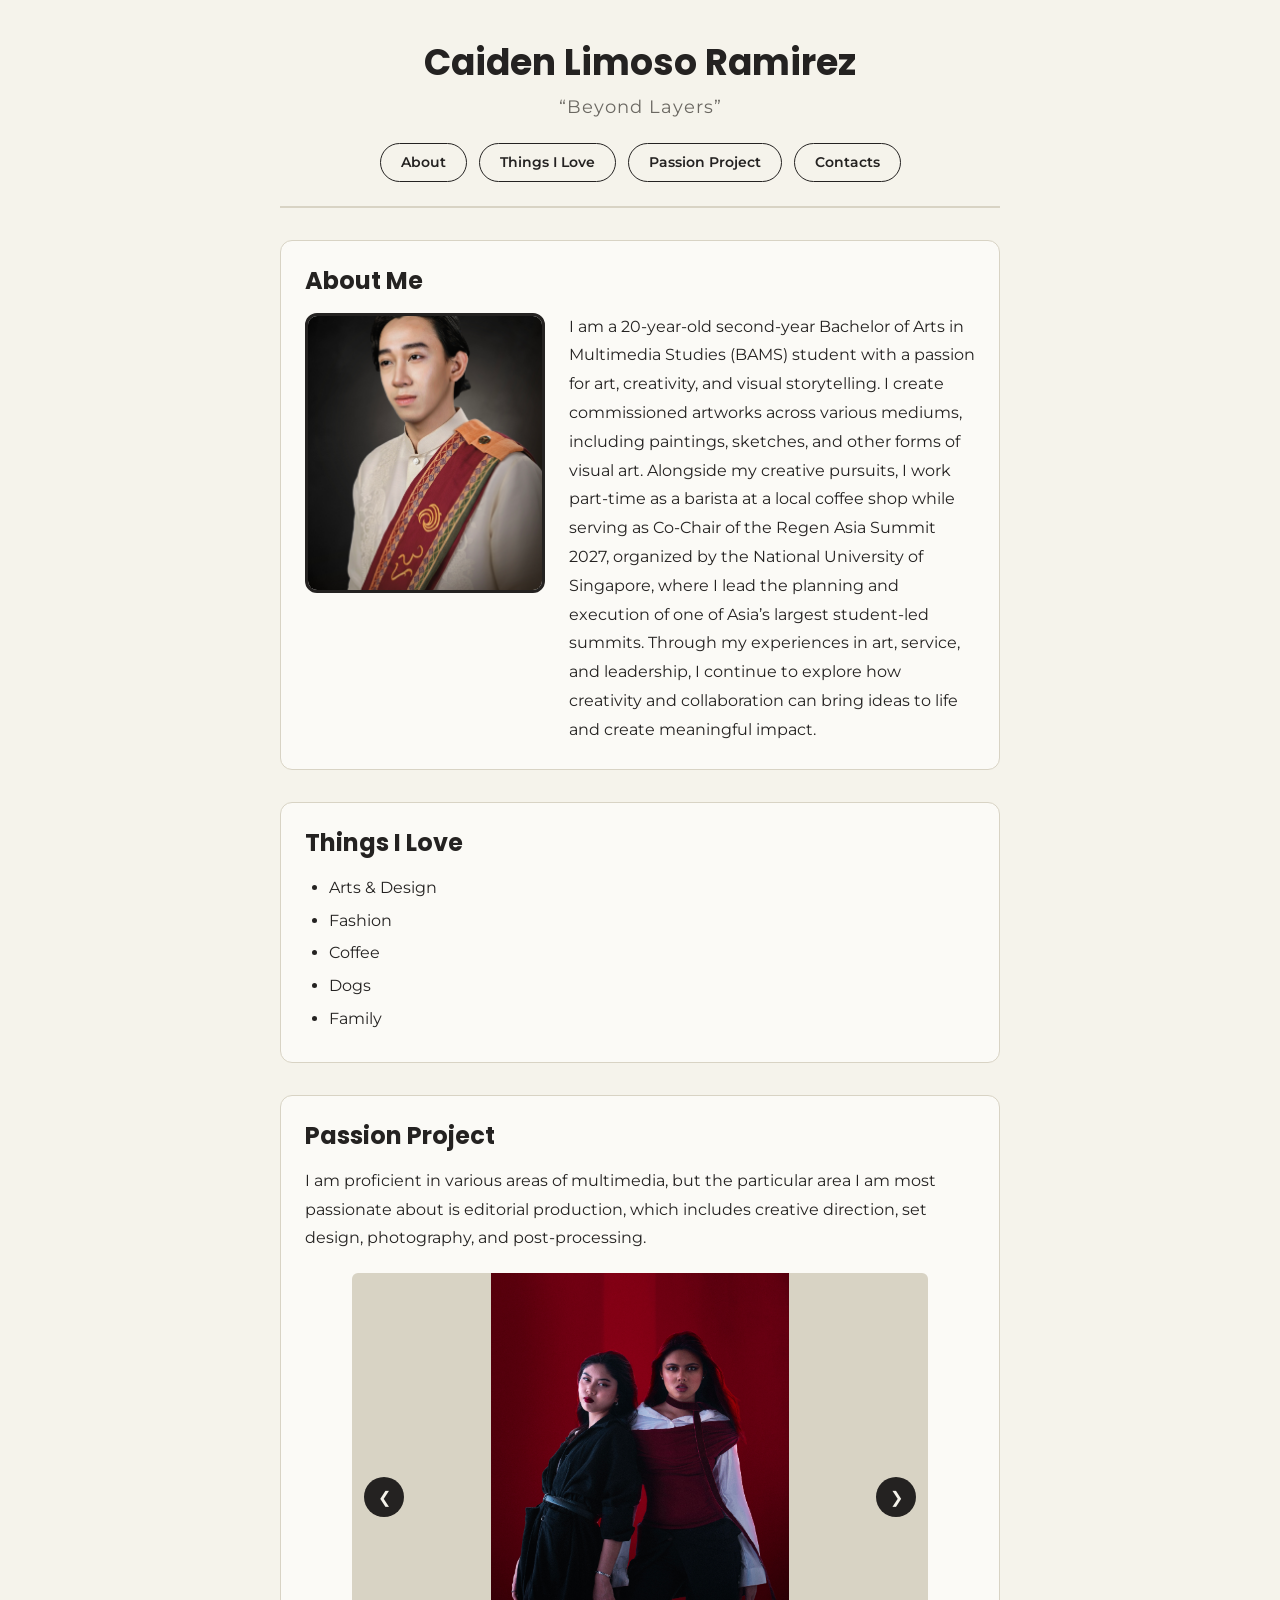
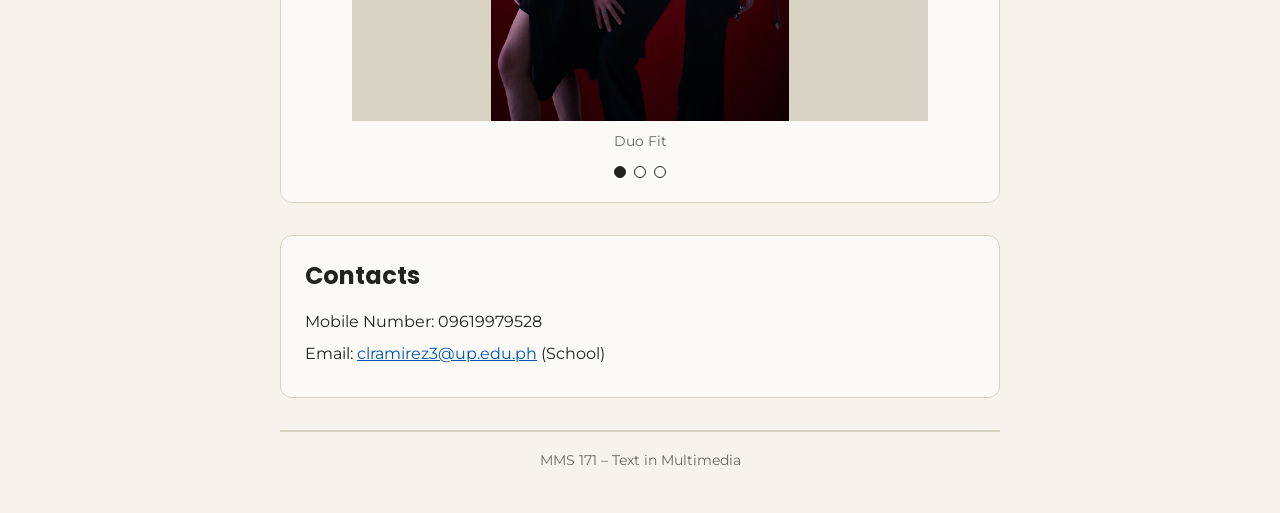
==== Index.html @ ff766e91 "Add files via upload" ====
<!DOCTYPE html>
<html lang="en">
<head>
  <meta charset="UTF-8">
  <meta name="viewport" content="width=device-width, initial-scale=1.0">
  <title>Caiden Limoso Ramirez - Profile</title>

  <link rel="preconnect" href="https://fonts.googleapis.com">
  <link rel="preconnect" href="https://fonts.gstatic.com" crossorigin>
  <link href="https://fonts.googleapis.com/css2?family=Montserrat:wght@400;600&family=Poppins:wght@700&display=swap" rel="stylesheet">

  <!-- External stylesheet (replaces the old <style> block) -->
  <link rel="stylesheet" href="style.css">
</head>
<body>

  <header>
    <h1>Caiden Limoso Ramirez</h1>
    <p class="tagline">&ldquo;Beyond Layers&rdquo;</p>
    <nav>
      <a href="#about">About</a>
      <a href="#things">Things I Love</a>
      <a href="#passion">Passion Project</a>
      <a href="#contacts">Contacts</a>
    </nav>
  </header>

  <main>
    <section class="about" id="about">
      <h2>About Me</h2>
      <div class="about-photo">
        <!-- Replace profile.jpg with your own photo (same folder as this file) -->
        <img src="Images/profile.jpg" alt="Portrait of Caiden Limoso Ramirez" width="240" height="280">
        <div class="about-text">
          <p>
            I am a 20-year-old second-year Bachelor of Arts in Multimedia Studies (BAMS) student with a passion for art, creativity, and visual storytelling. I create commissioned artworks across various mediums, including paintings, sketches, and other forms of visual art. Alongside my creative pursuits, I work part-time as a barista at a local coffee shop while serving as Co-Chair of the Regen Asia Summit 2027, organized by the National University of Singapore, where I lead the planning and execution of one of Asia&rsquo;s largest student-led summits. Through my experiences in art, service, and leadership, I continue to explore how creativity and collaboration can bring ideas to life and create meaningful impact.
          </p>
        </div>
      </div>
    </section>

    <section class="things" id="things">
      <h2>Things I Love</h2>
      <ul>
        <li>Arts &amp; Design</li>
        <li>Fashion</li>
        <li>Coffee</li>
        <li>Dogs</li>
        <li>Family</li>
      </ul>
    </section>

    <section class="passion" id="passion">
      <h2>Passion Project</h2>
      <p>
        I am proficient in various areas of multimedia, but the particular area I am most passionate about is editorial production, which includes creative direction, set design, photography, and post-processing.
      </p>

      <div class="carousel" role="region" aria-roledescription="carousel" aria-label="Editorial work">
        <div class="carousel-viewport">
          <div class="carousel-track" id="track">
            <figure class="slide" aria-label="1 of 3">
              <img src="Images/duo_fit.jpg" alt="Editorial shoot of two coordinated corporate chic looks">
              <figcaption>Duo Fit</figcaption>
            </figure>
            <figure class="slide" aria-label="2 of 3">
              <img src="Images/nyssa_hero.jpg" alt="Hero image of model Nyssa against a metallic background">
              <figcaption>Nyssa Hero Image</figcaption>
            </figure>
            <figure class="slide" aria-label="3 of 3">
              <img src="Images/tala_hero.jpg" alt="Hero image of model Tala against a bright red background">
              <figcaption>Tala Hero Image</figcaption>
            </figure>
          </div>

          <button type="button" class="carousel-btn prev" aria-label="Previous image">&#10094;</button>
          <button type="button" class="carousel-btn next" aria-label="Next image">&#10095;</button>
        </div>

        <div class="carousel-dots">
          <button type="button" class="carousel-dot active" aria-label="Show image 1" aria-current="true"></button>
          <button type="button" class="carousel-dot" aria-label="Show image 2" aria-current="false"></button>
          <button type="button" class="carousel-dot" aria-label="Show image 3" aria-current="false"></button>
        </div>
      </div>
    </section>

    <section class="contacts" id="contacts">
      <h2>Contacts</h2>
      <p>Mobile Number: 09619979528</p>
      <p>
        Email:
        <a href="mailto:clramirez3@up.edu.ph">clramirez3@up.edu.ph</a>
        (School)
      </p>
    </section>
  </main>

  <footer>
    <p>MMS 171 &ndash; Text in Multimedia</p>
  </footer>

  <script>
    (function () {
      var carousel = document.querySelector('.carousel');
      var track = document.getElementById('track');
      var dots = carousel.querySelectorAll('.carousel-dot');
      var count = track.children.length;
      var index = 0;

      function showSlide(i) {
        index = (i + count) % count;                       // loops at both ends
        track.style.transform = 'translateX(-' + index * 100 + '%)';
        dots.forEach(function (dot, n) {
          dot.classList.toggle('active', n === index);
          dot.setAttribute('aria-current', n === index ? 'true' : 'false');
        });
      }

      carousel.querySelector('.prev').addEventListener('click', function () { showSlide(index - 1); });
      carousel.querySelector('.next').addEventListener('click', function () { showSlide(index + 1); });
      dots.forEach(function (dot, n) {
        dot.addEventListener('click', function () { showSlide(n); });
      });

      // Left/right arrow keys work while focus is inside the carousel
      carousel.addEventListener('keydown', function (e) {
        if (e.key === 'ArrowLeft') showSlide(index - 1);
        if (e.key === 'ArrowRight') showSlide(index + 1);
      });
    })();
  </script>

</body>
</html>
---- style.css ----
* {
  box-sizing: border-box;   /* padding and border stay inside the set width */
}

html {
  scroll-behavior: smooth;
}

body {
  background-color: #F5F3EB;
  color: #242221;
  font-family: "Montserrat", Arial, sans-serif;
  font-size: 1rem;
  line-height: 1.8;
  max-width: 48rem;
  margin: 2.5rem auto;
  padding: 0 1.5rem;
}

p {
  margin-top: 0;
  margin-bottom: 1rem;
}

ul {
  margin-top: 0;
  margin-bottom: 0;
  padding-left: 1.5rem;
}

/* ---------- 2. Headings ---------- */
h1, h2, h3 {
  font-family: "Poppins", Arial, sans-serif;
  font-weight: 700;
  color: #242221;
  line-height: 1.3;
}

h1 {
  font-size: 2.25rem;
  margin: 0 0 0.25rem;
}

h2 {
  font-size: 1.5rem;
  margin: 0 0 1rem;
}

h3 {
  font-size: 1.125rem;
  margin: 0 0 0.25rem;
}

/* ---------- 3. Header & Nav ---------- */
header {
  text-align: center;
  padding-bottom: 1.5rem;
  margin-bottom: 2rem;
  border-bottom: 2px solid #D8D3C4;
}

.tagline {
  font-size: 1.125rem;
  letter-spacing: 1px;
  color: #6B6862;
  margin-bottom: 1.25rem;
}

nav {
  display: flex;
  flex-wrap: wrap;
  justify-content: center;
  gap: 0.75rem;
}

nav a {
  color: #242221;
  font-size: 0.875rem;
  font-weight: 600;
  text-decoration: none;
  padding: 0.375rem 1.25rem;
  border: 1px solid #242221;
  border-radius: 2.5rem;
}

nav a:hover {
  background-color: #242221;
  color: #F5F3EB;
}

/* ---------- Shared section "card" look (box model) ---------- */
.about,
.things,
.passion,
.contacts {
  background-color: #FBFAF6;
  border: 1px solid #D8D3C4;
  border-radius: 0.75rem;
  padding: 1.5rem;          /* space inside */
  margin-bottom: 2rem;      /* space outside */
}

/* ---------- 4. About (Flexbox: photo next to bio) ---------- */
.about-photo {
  display: flex;
  align-items: flex-start;
  gap: 1.5rem;
}

.about-photo img {
  width: 15rem;
  height: 17.5rem;
  object-fit: cover;
  flex-shrink: 0;
  border: 3px solid #242221;
  border-radius: 0.75rem;
  background-color: #D8D3C4;   /* shows if the photo file is missing */
}

.about-text {
  flex: 1;
}

.about-text p {
  margin: 0;
}

/* ---------- 5. Things I Love ---------- */
.things li {
  margin-bottom: 0.25rem;
}

/* ---------- 6. Passion Project (Flexbox: image gallery) ---------- */
.carousel {
  --slide-height: 28rem;       /* image area height; change to make previews bigger or smaller */
  max-width: 36rem;
  margin: 1.25rem auto 0;
}

.carousel-viewport {
  position: relative;
  overflow: hidden;            /* hides the slides that are off-screen */
  border-radius: 0.375rem;
}

.carousel-track {
  display: flex;               /* lines all slides up in a row */
  transition: transform 0.4s ease;
}

.slide {
  flex: 0 0 100%;              /* each slide fills the full width */
  margin: 0;
}

.slide img {
  display: block;
  width: 100%;
  height: var(--slide-height);
  object-fit: contain;         /* shows the whole image, no cropping */
  background-color: #D8D3C4;   /* fills the sides, and shows if a file is missing */
}

.slide figcaption {
  font-size: 0.875rem;
  color: #6B6862;
  text-align: center;
  margin-top: 0.5rem;
}

/* Prev / next buttons, centered on the image area */
.carousel-btn {
  position: absolute;
  top: calc(var(--slide-height) / 2);
  transform: translateY(-50%);
  width: 2.5rem;
  height: 2.5rem;
  padding: 0;
  border: 0;
  border-radius: 50%;
  background-color: #242221;
  color: #F5F3EB;
  font-size: 1rem;
  cursor: pointer;
}

.carousel-btn.prev { left: 0.75rem; }
.carousel-btn.next { right: 0.75rem; }

.carousel-btn:hover {
  background-color: #6B6862;
}

/* Dot indicators */
.carousel-dots {
  display: flex;
  justify-content: center;
  gap: 0.5rem;
  margin-top: 0.75rem;
}

.carousel-dot {
  width: 0.75rem;
  height: 0.75rem;
  padding: 0;
  border: 1px solid #242221;
  border-radius: 50%;
  background-color: transparent;
  cursor: pointer;
}

.carousel-dot.active {
  background-color: #242221;
}

.carousel-btn:focus-visible,
.carousel-dot:focus-visible {
  outline: 3px solid #0056b3;
  outline-offset: 2px;
}

@media (prefers-reduced-motion: reduce) {
  .carousel-track {
    transition: none;
  }
}

/* ---------- 7. Contacts ---------- */
.contacts p {
  margin-bottom: 0.25rem;
}

/* ---------- 8. Footer ---------- */
footer {
  text-align: center;
  font-size: 0.875rem;
  color: #6B6862;
  border-top: 2px solid #D8D3C4;
  padding-top: 1rem;
}

footer p {
  margin: 0;
}

/* ---------- 9. Links ---------- */
a {
  color: #0056b3;
  text-decoration: underline;
}

a:hover {
  color: #003366;
  text-decoration: none;
}

a:focus-visible {
  outline: 3px solid #0056b3;
  outline-offset: 2px;
}

/* ---------- 10. Small screens: stack the layout ---------- */
@media (max-width: 600px) {
  body {
    margin: 1.5rem auto;
    padding: 0 1rem;
  }

  h1 {
    font-size: 1.75rem;
  }

  h2 {
    font-size: 1.25rem;
  }

  .about,
  .things,
  .passion,
  .contacts {
    padding: 1rem;
    margin-bottom: 1.5rem;
  }

  .about-photo {
    flex-direction: column;
    align-items: center;
  }

  .about-photo img {
    width: 100%;
    max-width: 15rem;
    height: auto;
    aspect-ratio: 6 / 7;
  }

  .carousel {
    --slide-height: 22rem;
  }
}
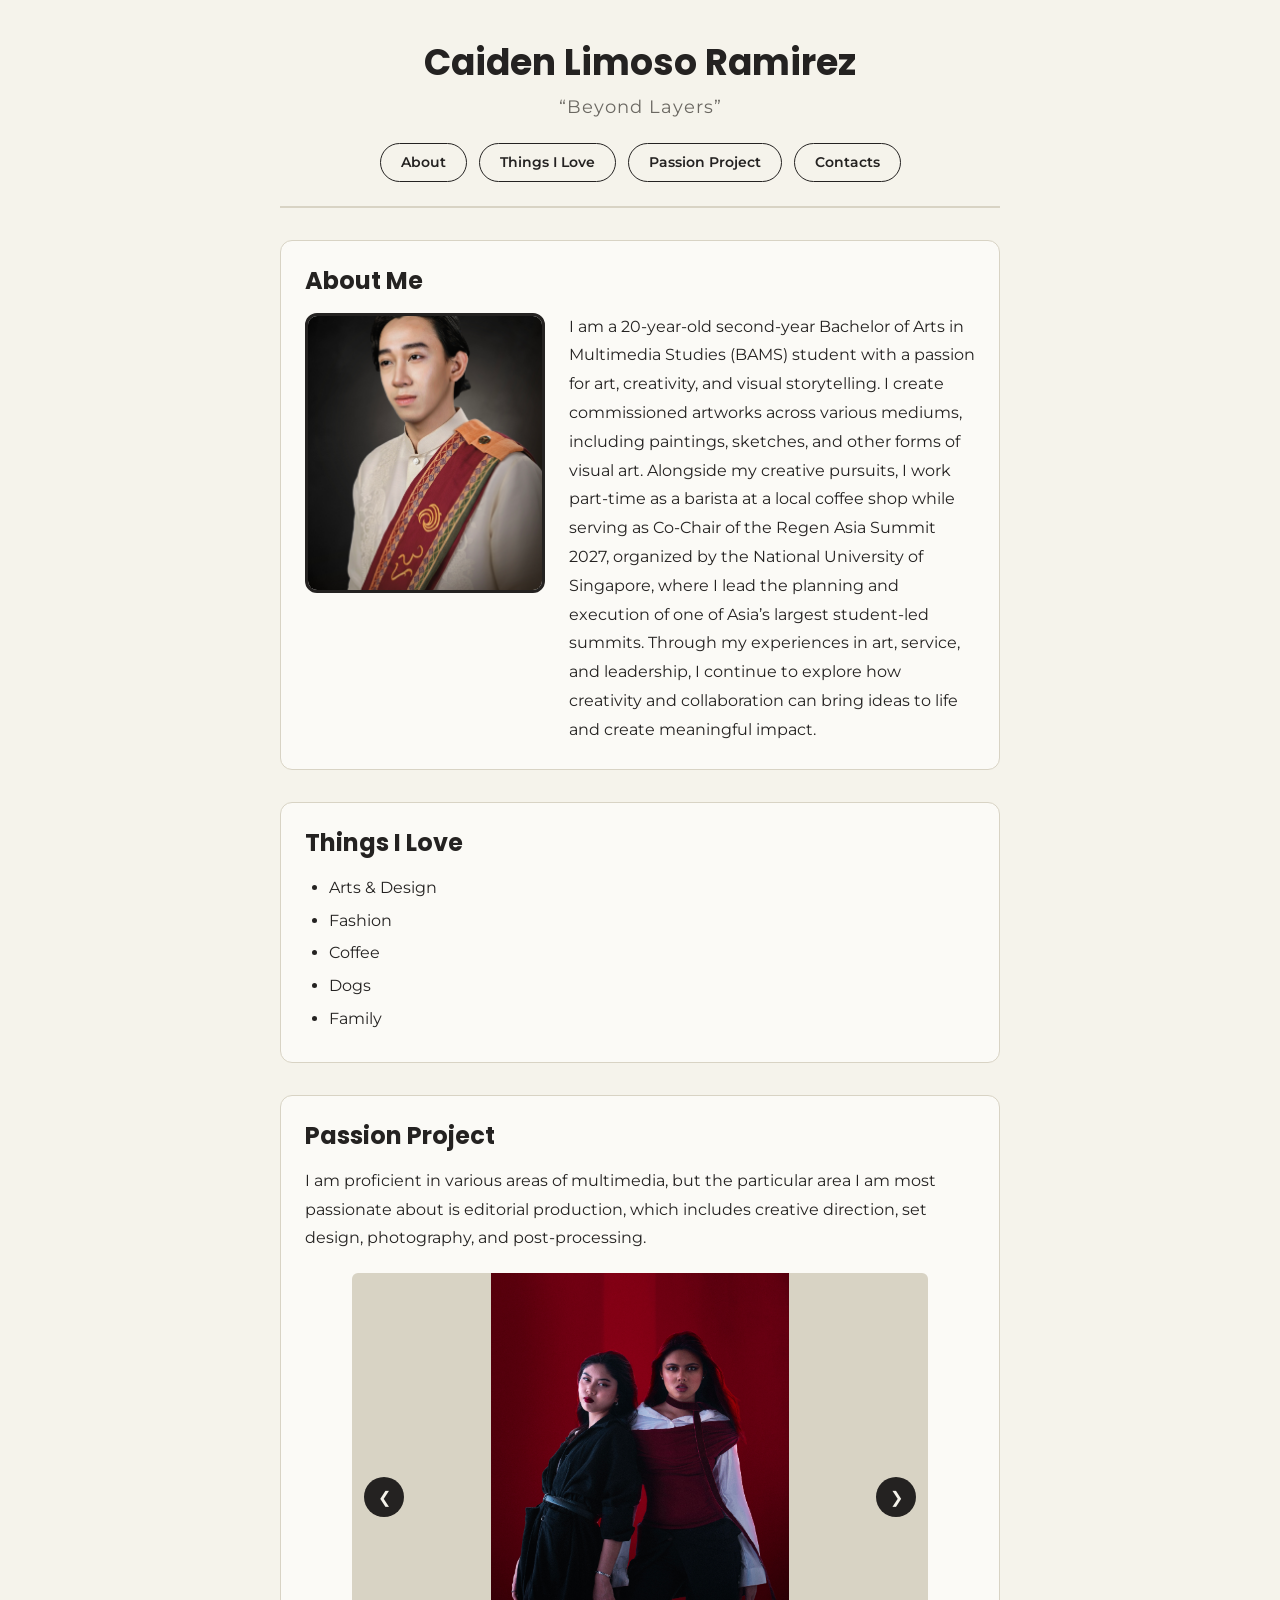
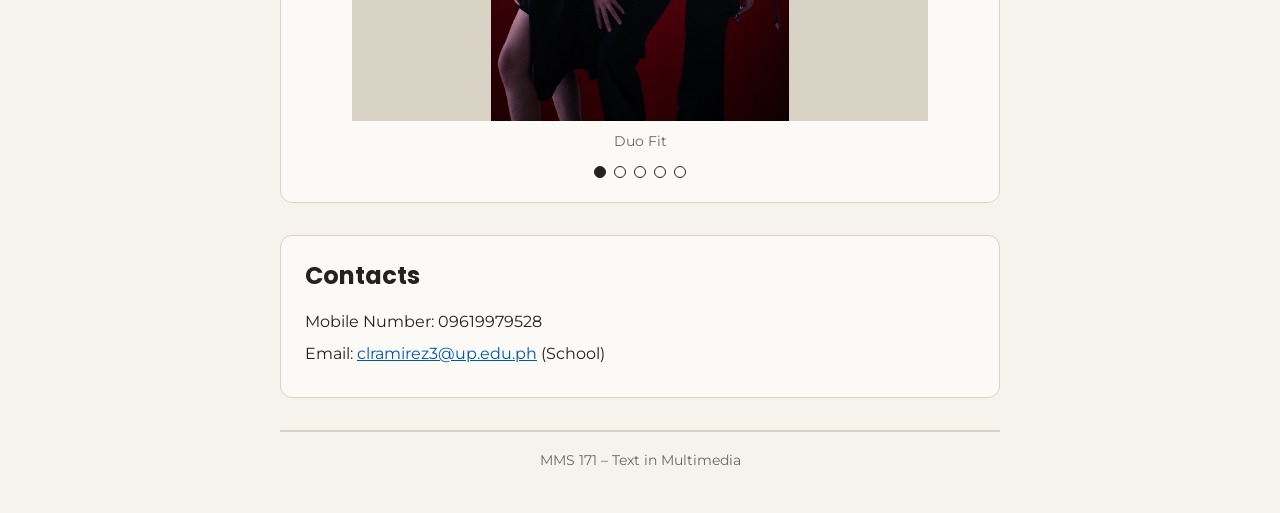
==== commit 1703cb8b: "Add two slides to the carousel with updated labels Updated carousel to include two additional slides" ====
--- a/Index.html
+++ b/Index.html
@@ -59,17 +59,25 @@
       <div class="carousel" role="region" aria-roledescription="carousel" aria-label="Editorial work">
         <div class="carousel-viewport">
           <div class="carousel-track" id="track">
-            <figure class="slide" aria-label="1 of 3">
+            <figure class="slide" aria-label="1 of 5">
               <img src="Images/duo_fit.jpg" alt="Editorial shoot of two coordinated corporate chic looks">
               <figcaption>Duo Fit</figcaption>
             </figure>
-            <figure class="slide" aria-label="2 of 3">
+            <figure class="slide" aria-label="2 of 5">
               <img src="Images/nyssa_hero.jpg" alt="Hero image of model Nyssa against a metallic background">
               <figcaption>Nyssa Hero Image</figcaption>
             </figure>
-            <figure class="slide" aria-label="3 of 3">
+            <figure class="slide" aria-label="3 of 5">
               <img src="Images/tala_hero.jpg" alt="Hero image of model Tala against a bright red background">
               <figcaption>Tala Hero Image</figcaption>
+            </figure>
+            <figure class="slide" aria-label="4 of 5">
+              <img src="Images/nyssa_portrait.jpg" alt="Portrait image of model Nyssa against a striking red background">
+              <figcaption>Nyssa Portrait</figcaption>
+            </figure>
+            <figure class="slide" aria-label="5 of 5">
+              <img src="Images/duo_fit2.jpg" alt="Editorial shoot of two coordinated corporate chic looks">
+              <figcaption>Duo fit</figcaption>
             </figure>
           </div>
 
@@ -81,6 +89,8 @@
           <button type="button" class="carousel-dot active" aria-label="Show image 1" aria-current="true"></button>
           <button type="button" class="carousel-dot" aria-label="Show image 2" aria-current="false"></button>
           <button type="button" class="carousel-dot" aria-label="Show image 3" aria-current="false"></button>
+          <button type="button" class="carousel-dot" aria-label="Show image 4" aria-current="false"></button>
+          <button type="button" class="carousel-dot" aria-label="Show image 5" aria-current="false"></button>
         </div>
       </div>
     </section>
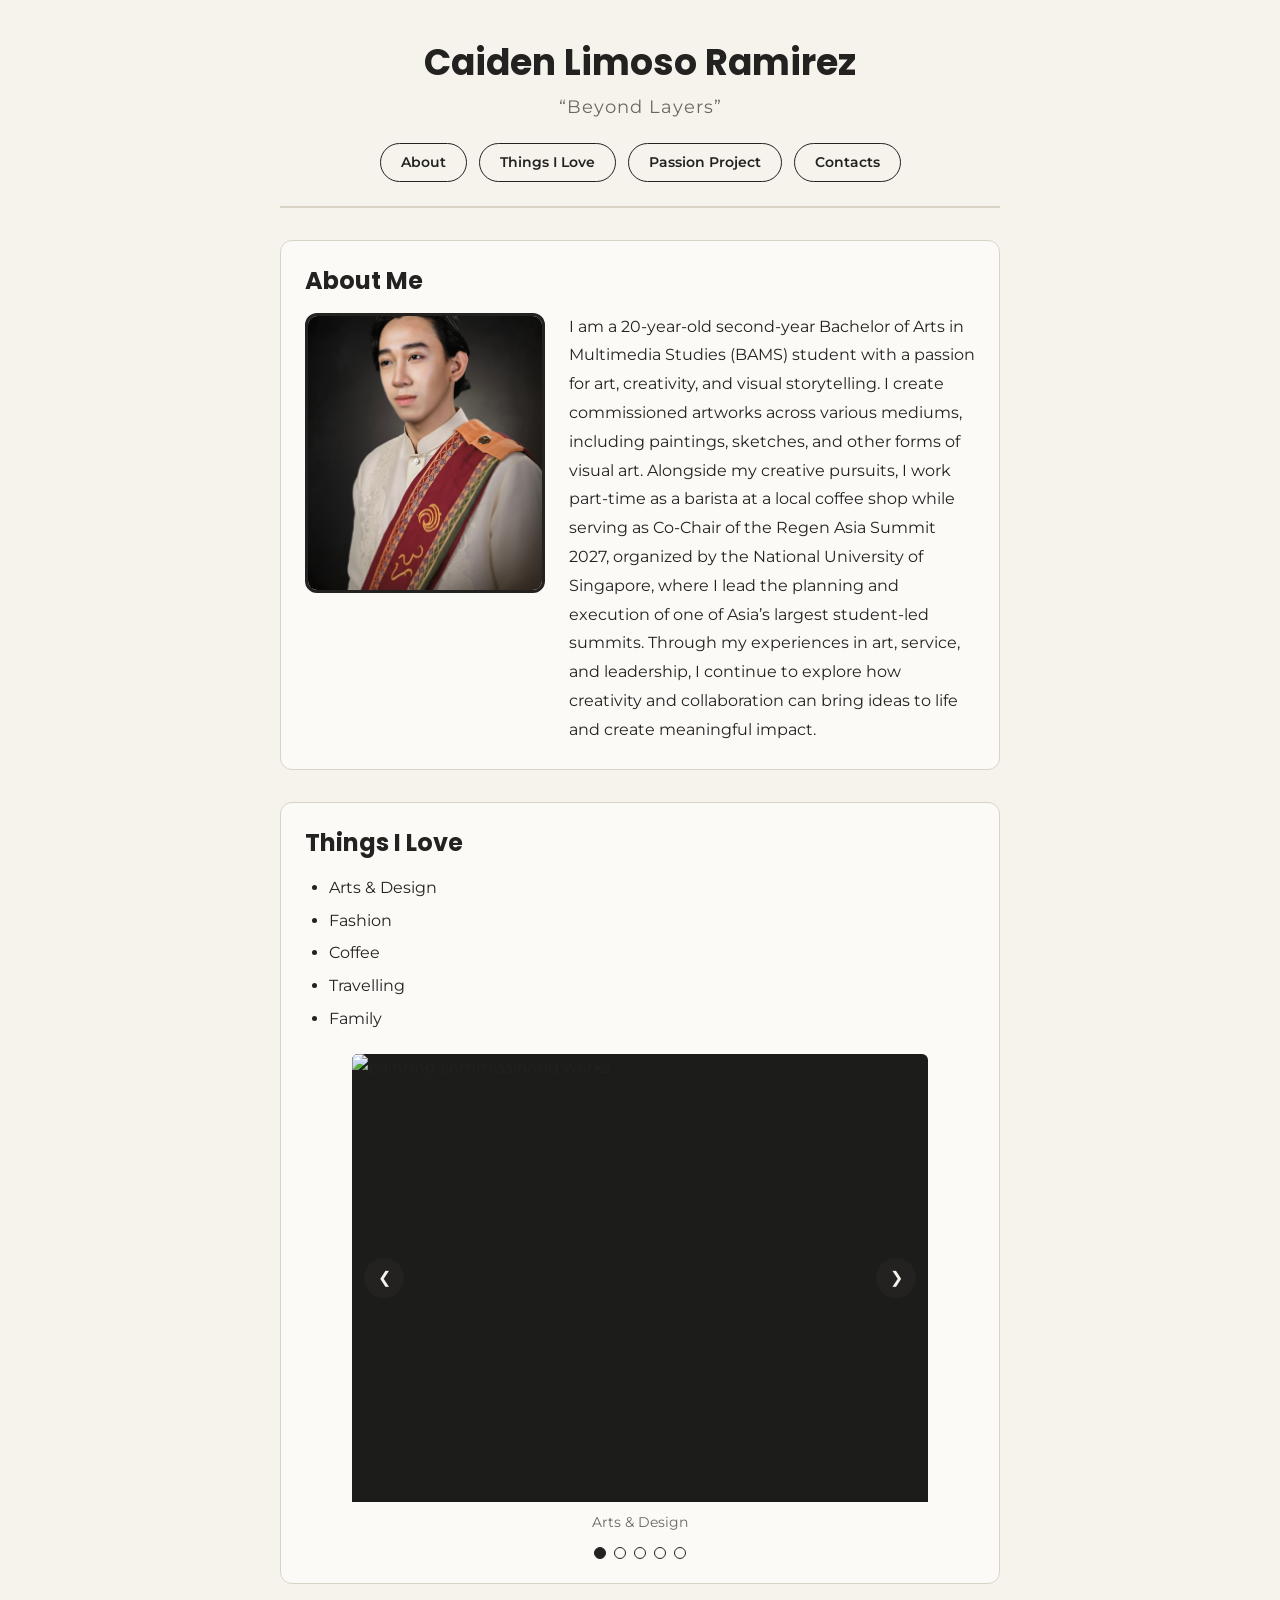
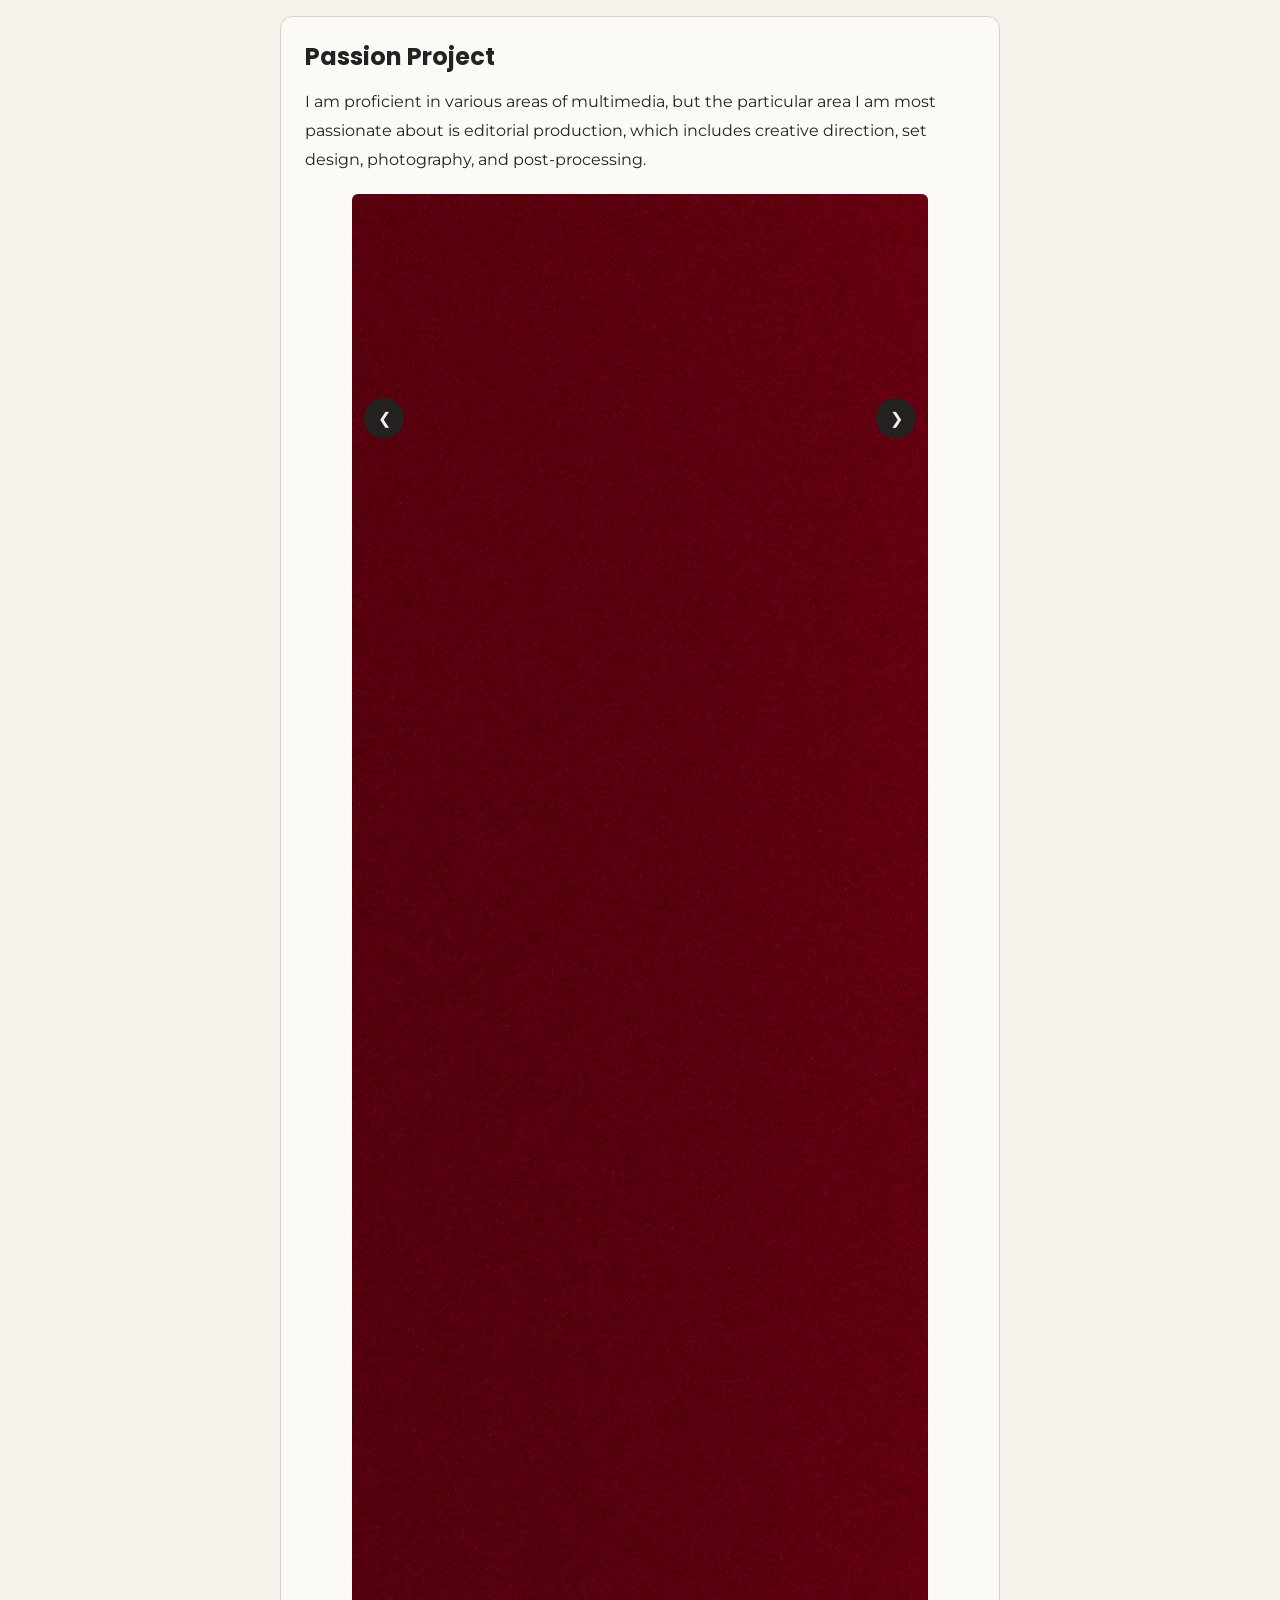
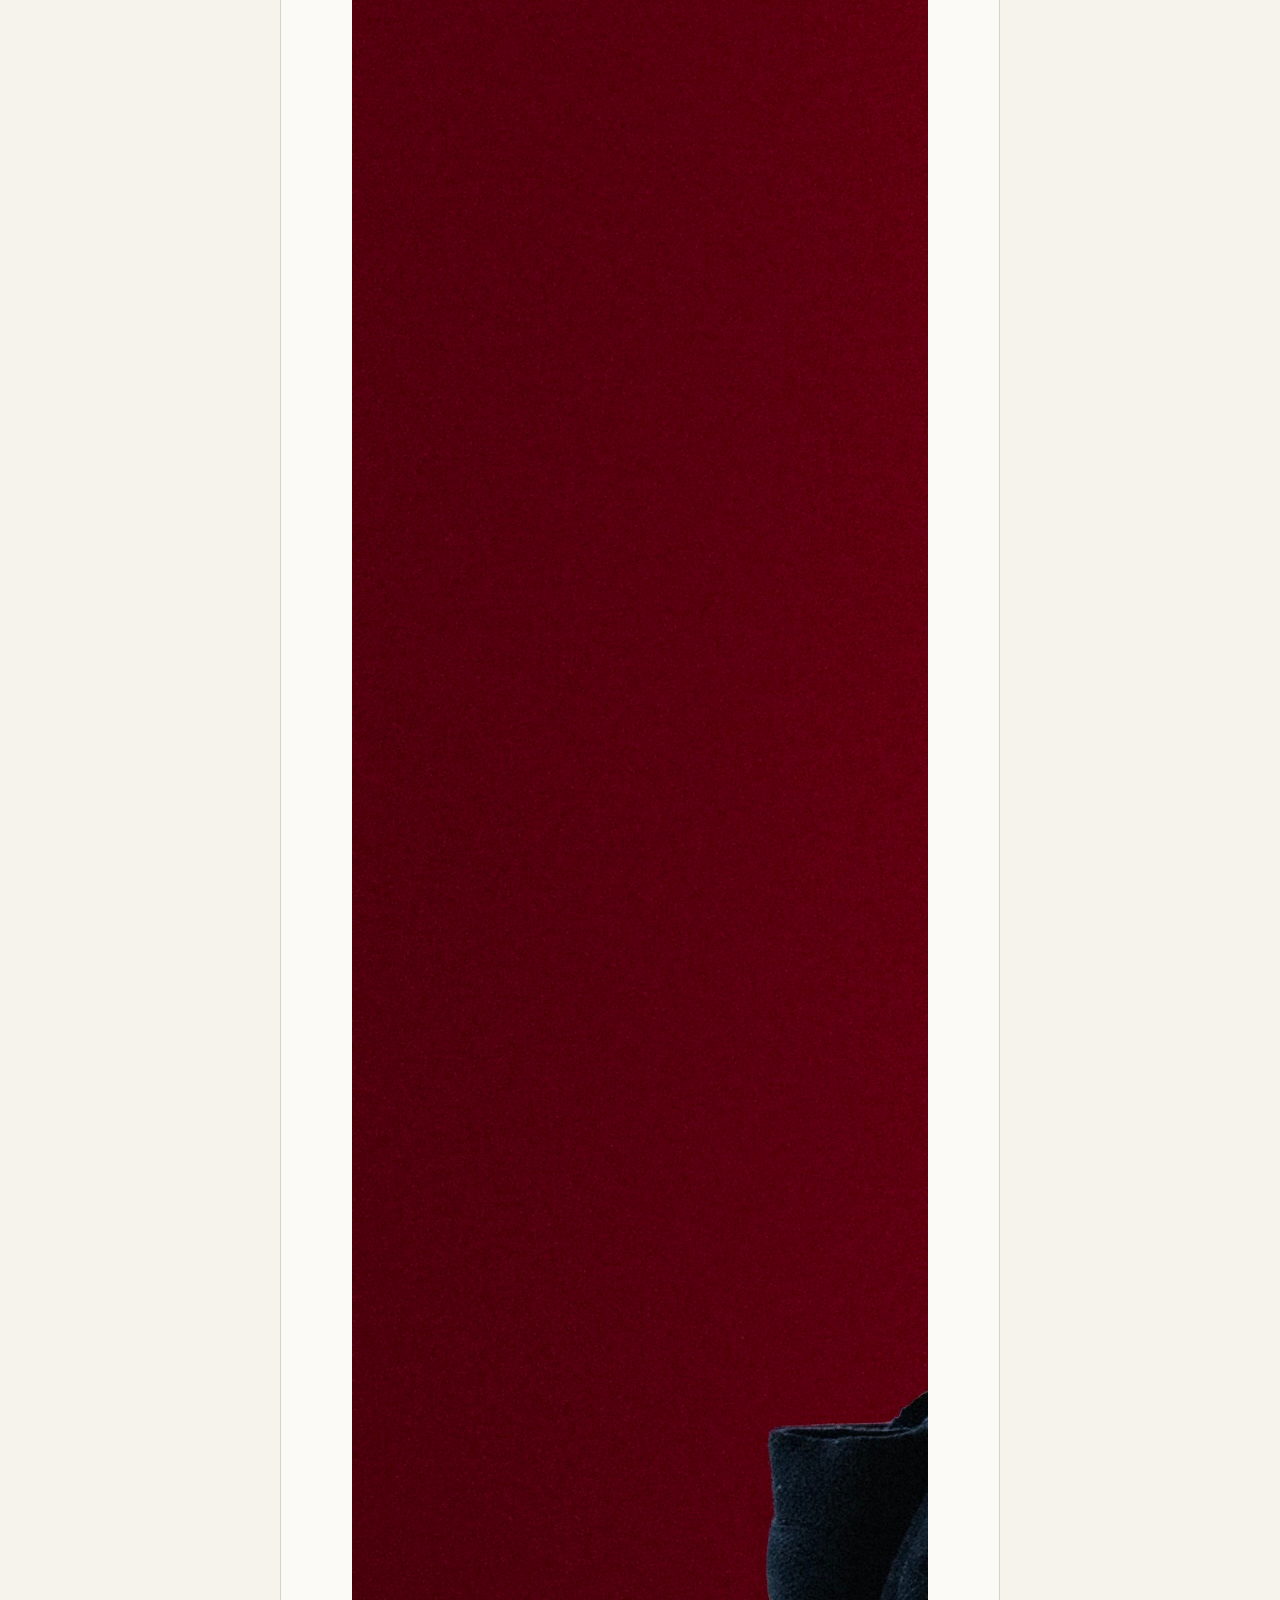
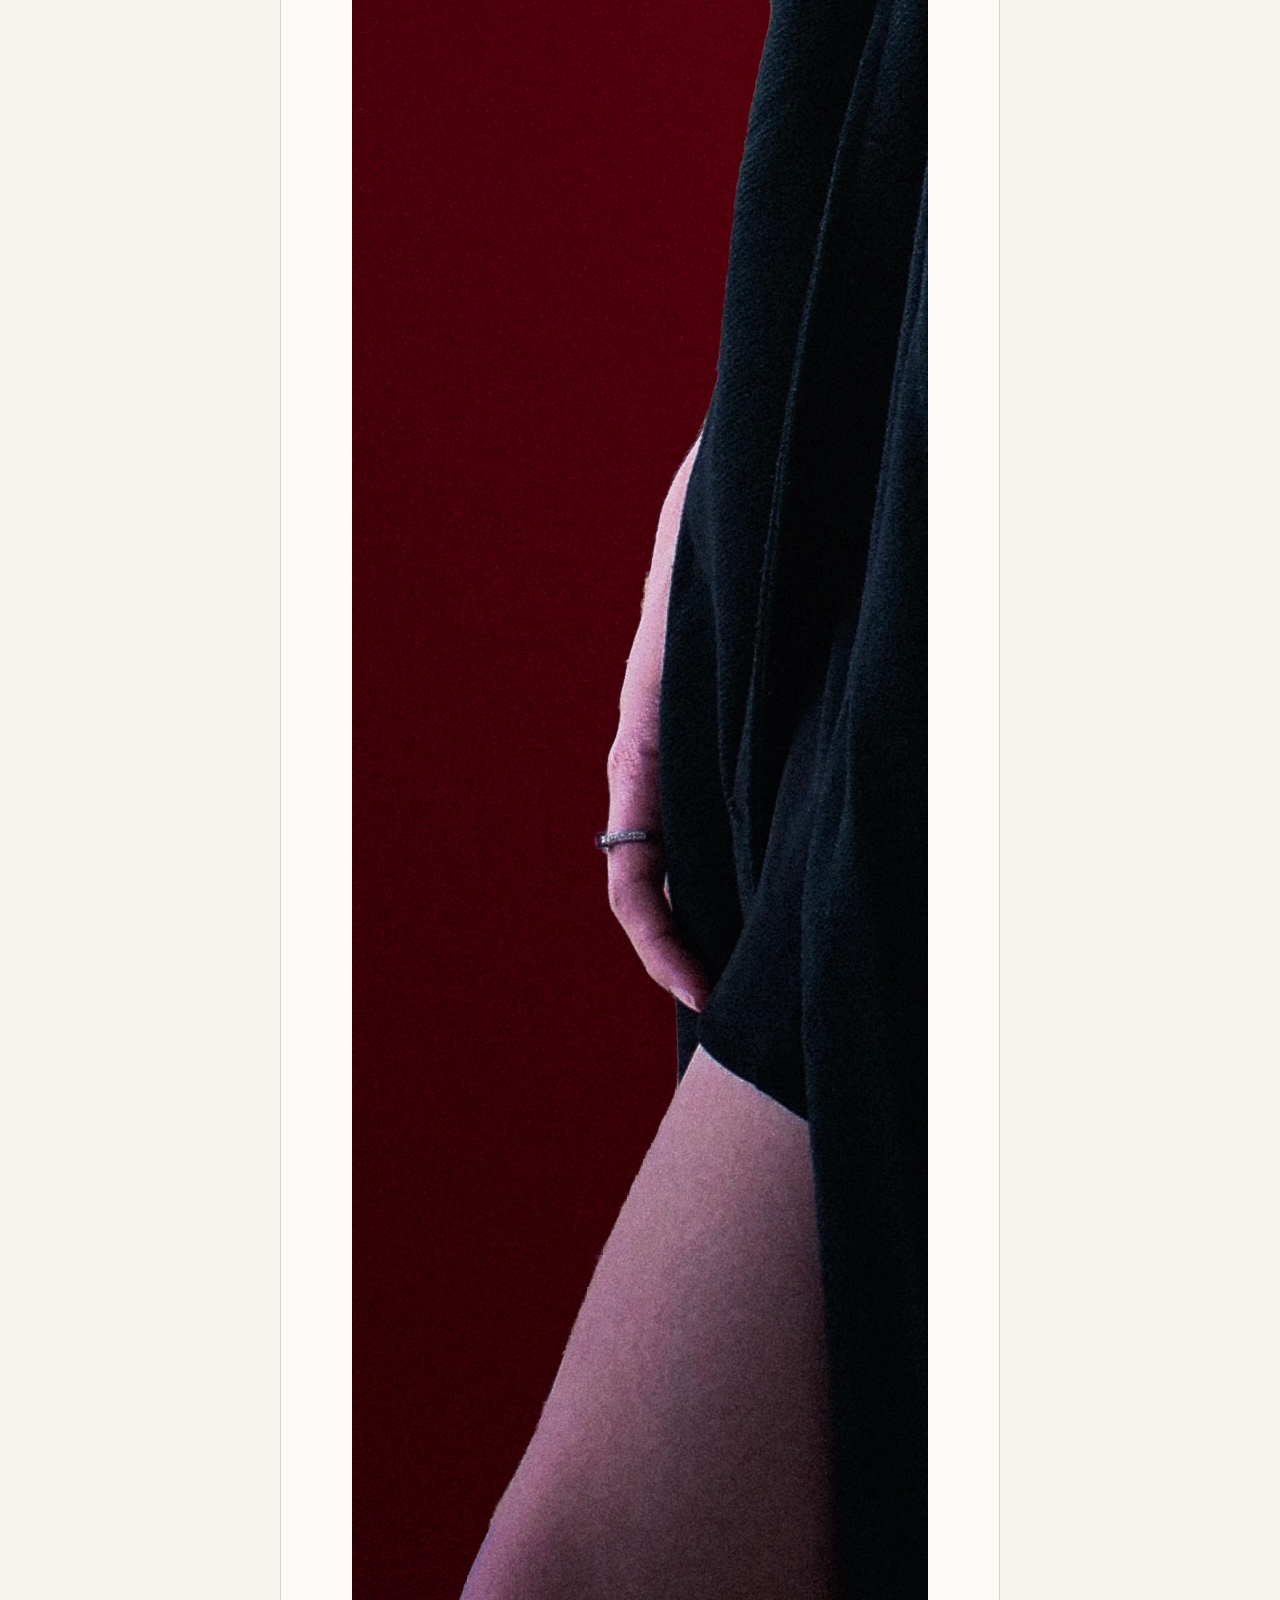
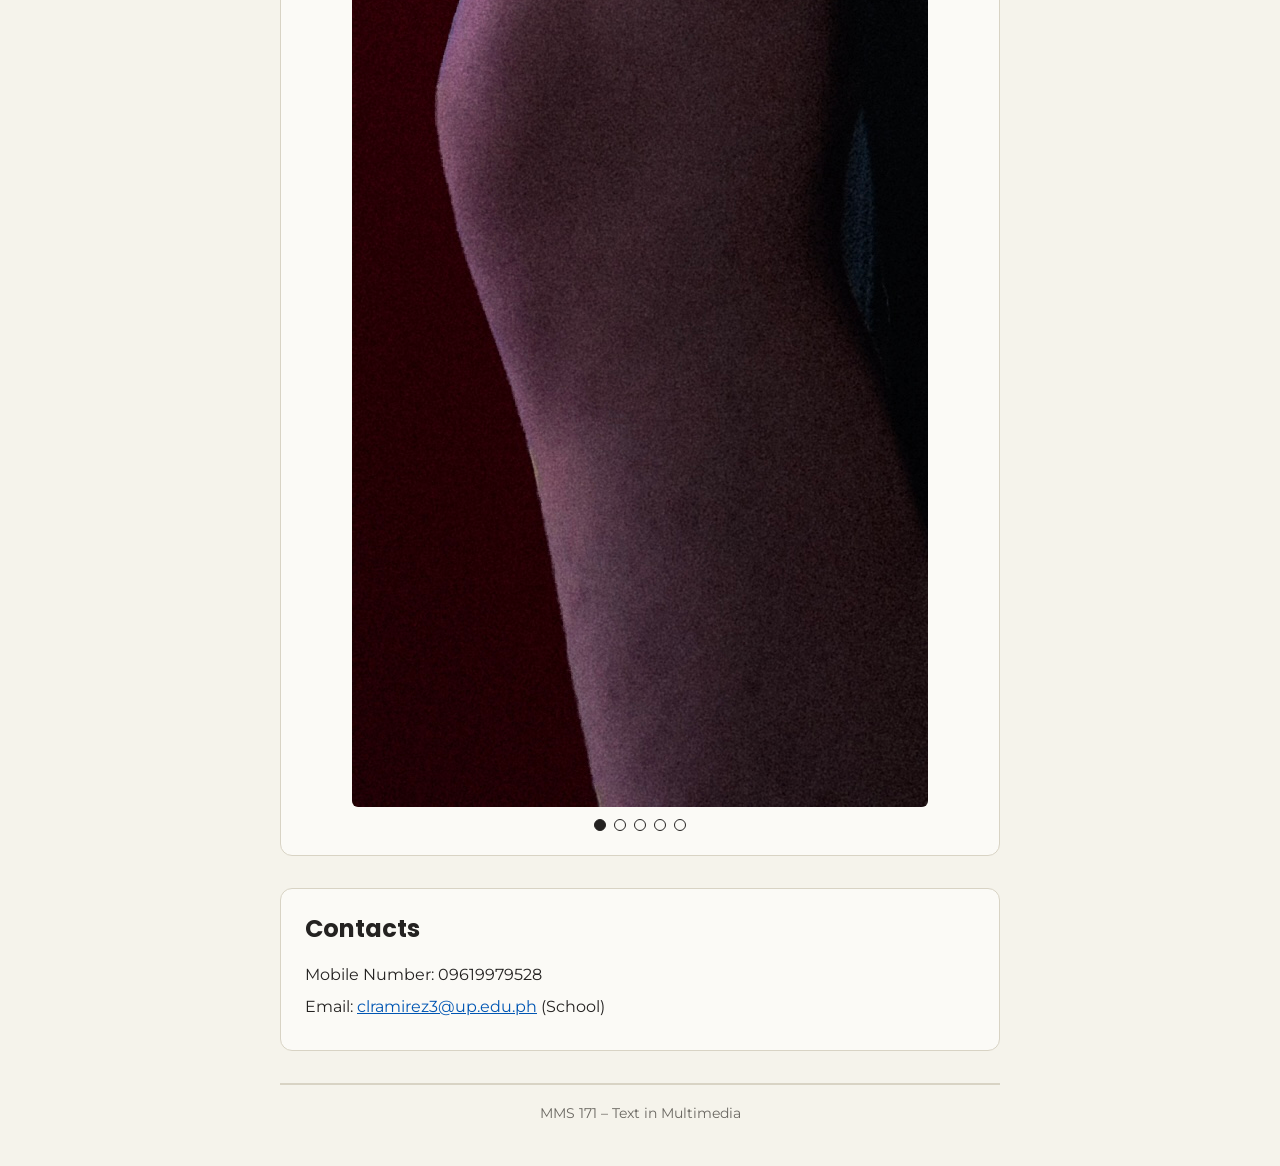
==== commit 17d54ef0: "Update carousel images and functionality in Index.html" ====
--- a/Index.html
+++ b/Index.html
@@ -45,9 +45,47 @@
         <li>Arts &amp; Design</li>
         <li>Fashion</li>
         <li>Coffee</li>
-        <li>Dogs</li>
+        <li>Travelling</li>
         <li>Family</li>
       </ul>
+      <div class="carousel carousel-small" role="region" aria-roledescription="carousel" aria-label="Things I love">
+        <div class="carousel-viewport">
+          <div class="carousel-track">
+            <figure class="slide" aria-label="1 of 5">
+              <img src="Images/art.jpg" alt="painting commissioned works">
+              <figcaption>Arts &amp; Design</figcaption>
+            </figure>
+            <figure class="slide" aria-label="2 of 5">
+              <img src="Images/fashion.jpg" alt="a man that knows how to dress">
+              <figcaption>Fashion</figcaption>
+            </figure>
+            <figure class="slide" aria-label="3 of 5">
+              <img src="Images/coffee.jpg" alt="part-time barista">
+              <figcaption>Coffee</figcaption>
+            </figure>
+            <figure class="slide" aria-label="4 of 5">
+              <img src="Images/travel.jpg" alt="always on an adventure">
+              <figcaption>Travelling</figcaption>
+            </figure>
+            <figure class="slide" aria-label="5 of 5">
+              <img src="Images/family.jpg" alt="family">
+              <figcaption>Family</figcaption>
+            </figure>
+          </div>
+ 
+          <button type="button" class="carousel-btn prev" aria-label="Previous image">&#10094;</button>
+          <button type="button" class="carousel-btn next" aria-label="Next image">&#10095;</button>
+          </div>
+
+          <div class="carousel-dots">
+            <button type="button" class="carousel-dot active" aria-label="Show image 1" aria-current="true"></button>
+            <button type="button" class="carousel-dot" aria-label="Show image 2" aria-current="false"></button>
+            <button type="button" class="carousel-dot" aria-label="Show image 3" aria-current="false"></button>
+            <button type="button" class="carousel-dot" aria-label="Show image 4" aria-current="false"></button>
+            <button type="button" class="carousel-dot" aria-label="Show image 5" aria-current="false"></button>
+          </div>
+        </div>
+      </div>
     </section>
 
     <section class="passion" id="passion">
@@ -58,7 +96,7 @@
 
       <div class="carousel" role="region" aria-roledescription="carousel" aria-label="Editorial work">
         <div class="carousel-viewport">
-          <div class="carousel-track" id="track">
+          <div class="carousel-track" 
             <figure class="slide" aria-label="1 of 5">
               <img src="Images/duo_fit.jpg" alt="Editorial shoot of two coordinated corporate chic looks">
               <figcaption>Duo Fit</figcaption>
@@ -111,9 +149,9 @@
   </footer>
 
   <script>
-    (function () {
-      var carousel = document.querySelector('.carousel');
-      var track = document.getElementById('track');
+    // Sets up every .carousel on the page, so each one works on its own
+    document.querySelectorAll('.carousel').forEach(function (carousel) {
+      var track = carousel.querySelector('.carousel-track');
       var dots = carousel.querySelectorAll('.carousel-dot');
       var count = track.children.length;
       var index = 0;
@@ -133,13 +171,12 @@
         dot.addEventListener('click', function () { showSlide(n); });
       });
 
-      // Left/right arrow keys work while focus is inside the carousel
+      // Left/right arrow keys work while focus is inside this carousel
       carousel.addEventListener('keydown', function (e) {
         if (e.key === 'ArrowLeft') showSlide(index - 1);
         if (e.key === 'ArrowRight') showSlide(index + 1);
       });
-    })();
+    });
   </script>
-
 </body>
 </html>
--- a/style.css
+++ b/style.css
@@ -159,7 +159,7 @@
   width: 100%;
   height: var(--slide-height);
   object-fit: contain;         /* shows the whole image, no cropping */
-  background-color: #D8D3C4;   /* fills the sides, and shows if a file is missing */
+  background-color: #1C1C1B;   /* fills the sides, and shows if a file is missing */
 }
 
 .slide figcaption {
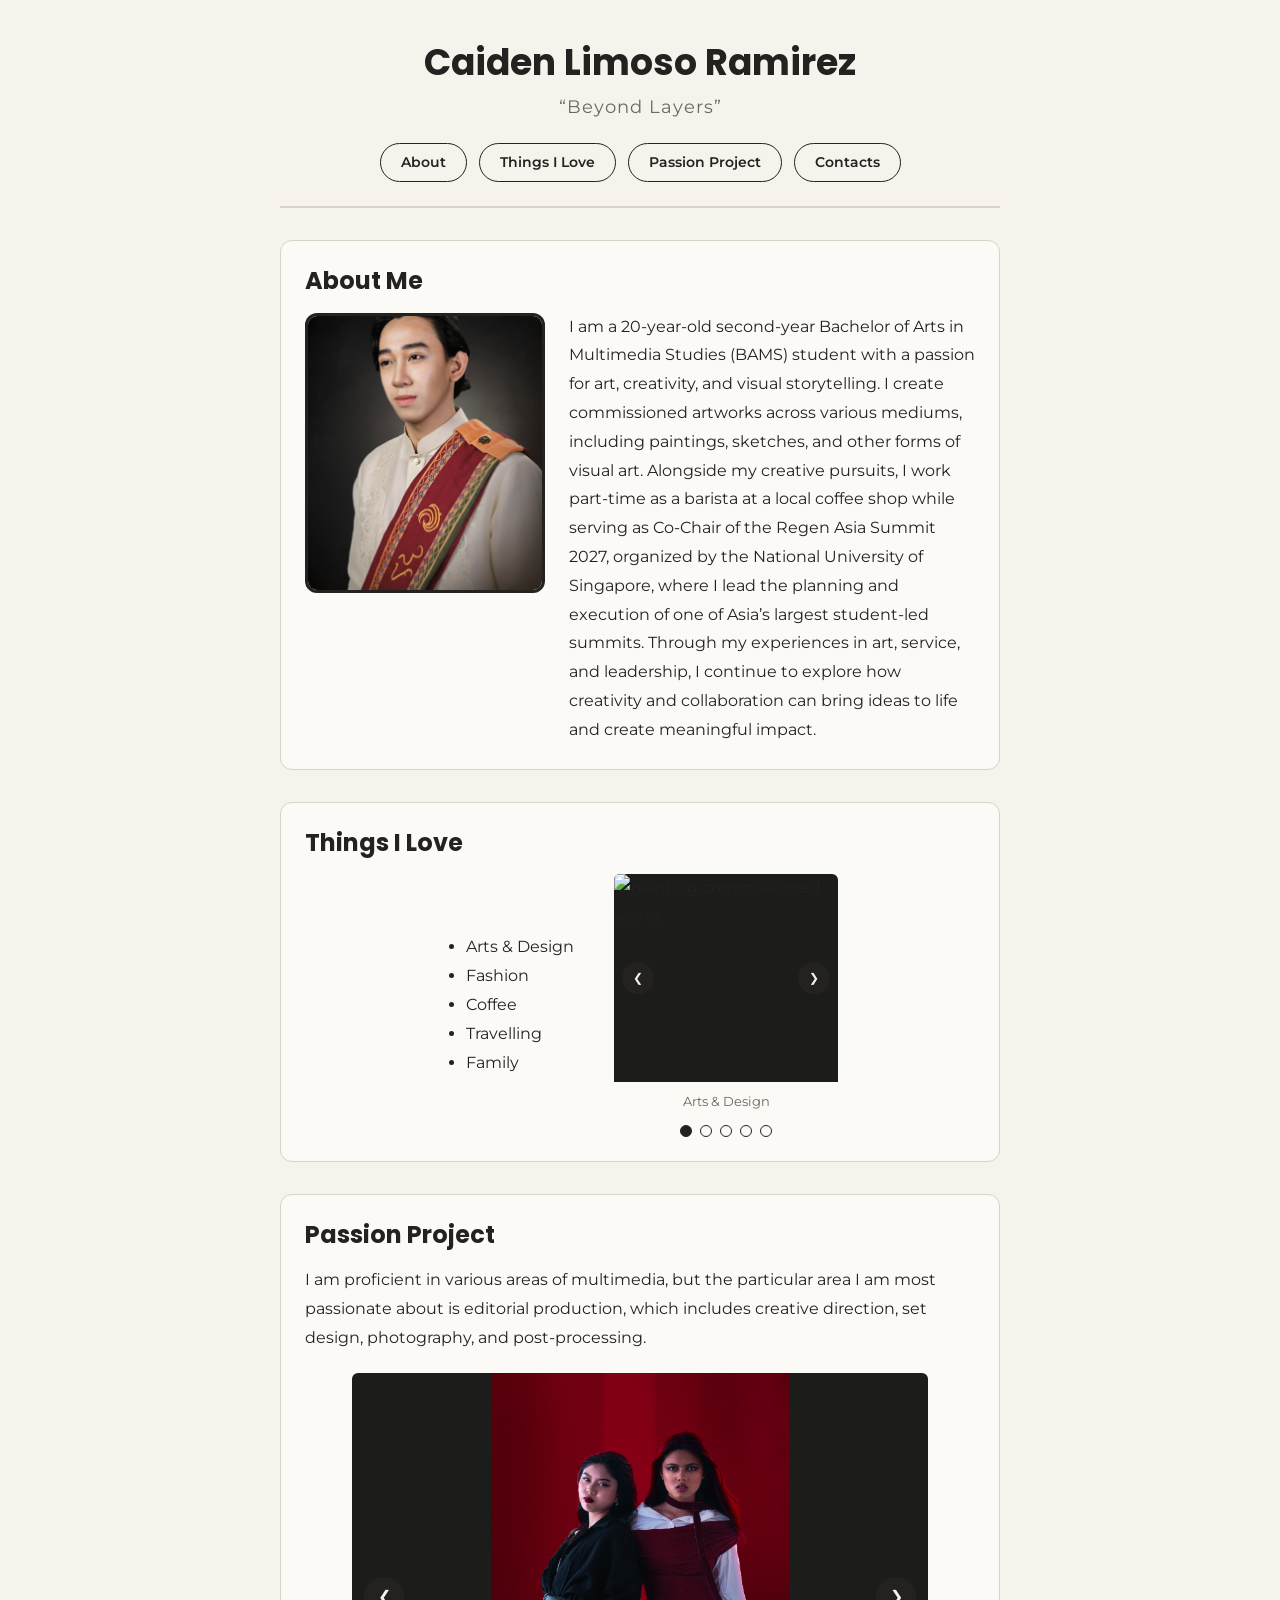
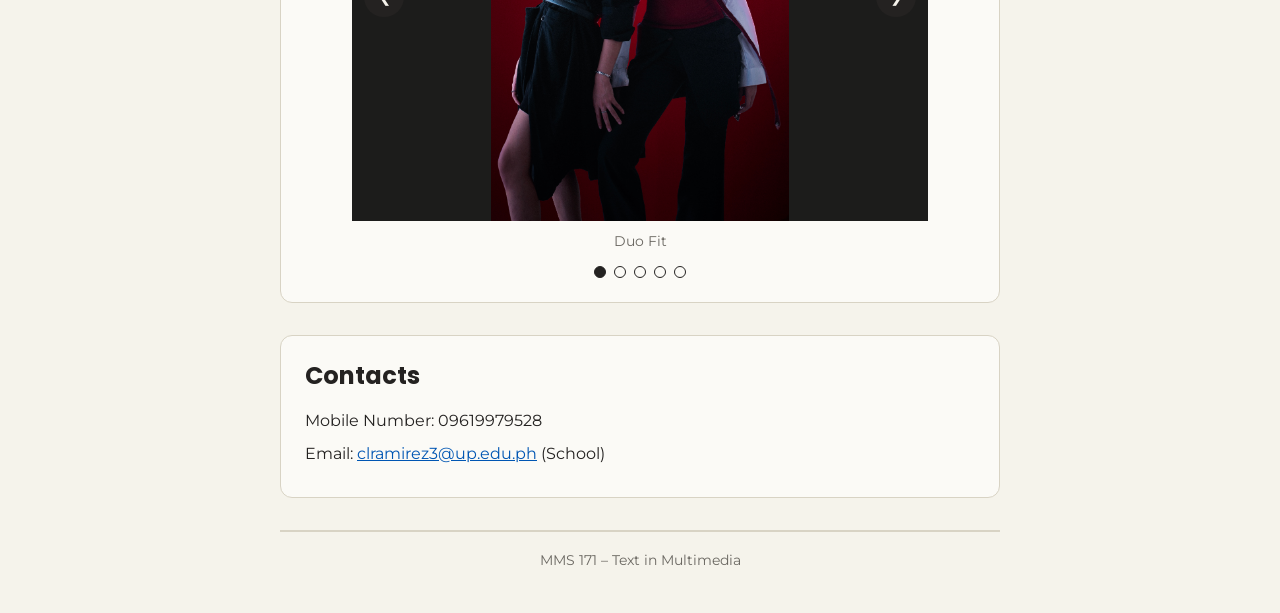
==== commit 81bf7254: "Update image source for arts and fix carousel structure" ====
--- a/Index.html
+++ b/Index.html
@@ -41,6 +41,7 @@
 
     <section class="things" id="things">
       <h2>Things I Love</h2>
+      <div class="things-content">
       <ul>
         <li>Arts &amp; Design</li>
         <li>Fashion</li>
@@ -52,7 +53,7 @@
         <div class="carousel-viewport">
           <div class="carousel-track">
             <figure class="slide" aria-label="1 of 5">
-              <img src="Images/art.jpg" alt="painting commissioned works">
+              <img src="Images/arts.jpg" alt="painting commissioned works">
               <figcaption>Arts &amp; Design</figcaption>
             </figure>
             <figure class="slide" aria-label="2 of 5">
@@ -96,7 +97,7 @@
 
       <div class="carousel" role="region" aria-roledescription="carousel" aria-label="Editorial work">
         <div class="carousel-viewport">
-          <div class="carousel-track" 
+          <div class="carousel-track">
             <figure class="slide" aria-label="1 of 5">
               <img src="Images/duo_fit.jpg" alt="Editorial shoot of two coordinated corporate chic looks">
               <figcaption>Duo Fit</figcaption>
--- a/style.css
+++ b/style.css
@@ -127,30 +127,37 @@
 }
 
 /* ---------- 5. Things I Love ---------- */
-.things li {
-  margin-bottom: 0.25rem;
+.things-content {
+  display: flex;
+  align-items: center;
+  justify-content: center;   
+  gap: 2.5rem;
+}
+
+.things-content ul {
+  flex: 0 0 auto;            
 }
 
 /* ---------- 6. Passion Project (Flexbox: image gallery) ---------- */
 .carousel {
-  --slide-height: 28rem;       /* image area height; change to make previews bigger or smaller */
+  --slide-height: 28rem;      
   max-width: 36rem;
   margin: 1.25rem auto 0;
 }
 
 .carousel-viewport {
   position: relative;
-  overflow: hidden;            /* hides the slides that are off-screen */
+  overflow: hidden;          
   border-radius: 0.375rem;
 }
 
 .carousel-track {
-  display: flex;               /* lines all slides up in a row */
+  display: flex;              
   transition: transform 0.4s ease;
 }
 
 .slide {
-  flex: 0 0 100%;              /* each slide fills the full width */
+  flex: 0 0 100%;            
   margin: 0;
 }
 
@@ -158,8 +165,8 @@
   display: block;
   width: 100%;
   height: var(--slide-height);
-  object-fit: contain;         /* shows the whole image, no cropping */
-  background-color: #1C1C1B;   /* fills the sides, and shows if a file is missing */
+  object-fit: contain;         
+  background-color: #1C1C1B;   
 }
 
 .slide figcaption {
@@ -226,6 +233,28 @@
   }
 }
 
+/* Small carousel variant (Things I Love) */
+.carousel-small {
+  --slide-height: 13rem;
+  width: 14rem;
+  max-width: none;
+  margin: 0;
+  flex-shrink: 0;
+}
+
+.carousel-small .carousel-btn {
+  width: 2rem;
+  height: 2rem;
+  font-size: 0.75rem;
+}
+
+.carousel-small .carousel-btn.prev { left: 0.5rem; }
+.carousel-small .carousel-btn.next { right: 0.5rem; }
+
+.carousel-small .slide figcaption {
+  font-size: 0.8125rem;
+}
+
 /* ---------- 7. Contacts ---------- */
 .contacts p {
   margin-bottom: 0.25rem;
@@ -298,4 +327,16 @@
   .carousel {
     --slide-height: 22rem;
   }
-}
+
+  .things-content {
+    flex-direction: column;
+    align-items: stretch;
+  }
+
+  .carousel-small {
+    --slide-height: 16rem;
+    width: 100%;
+    max-width: 18rem;
+    align-self: center;
+  }
+}
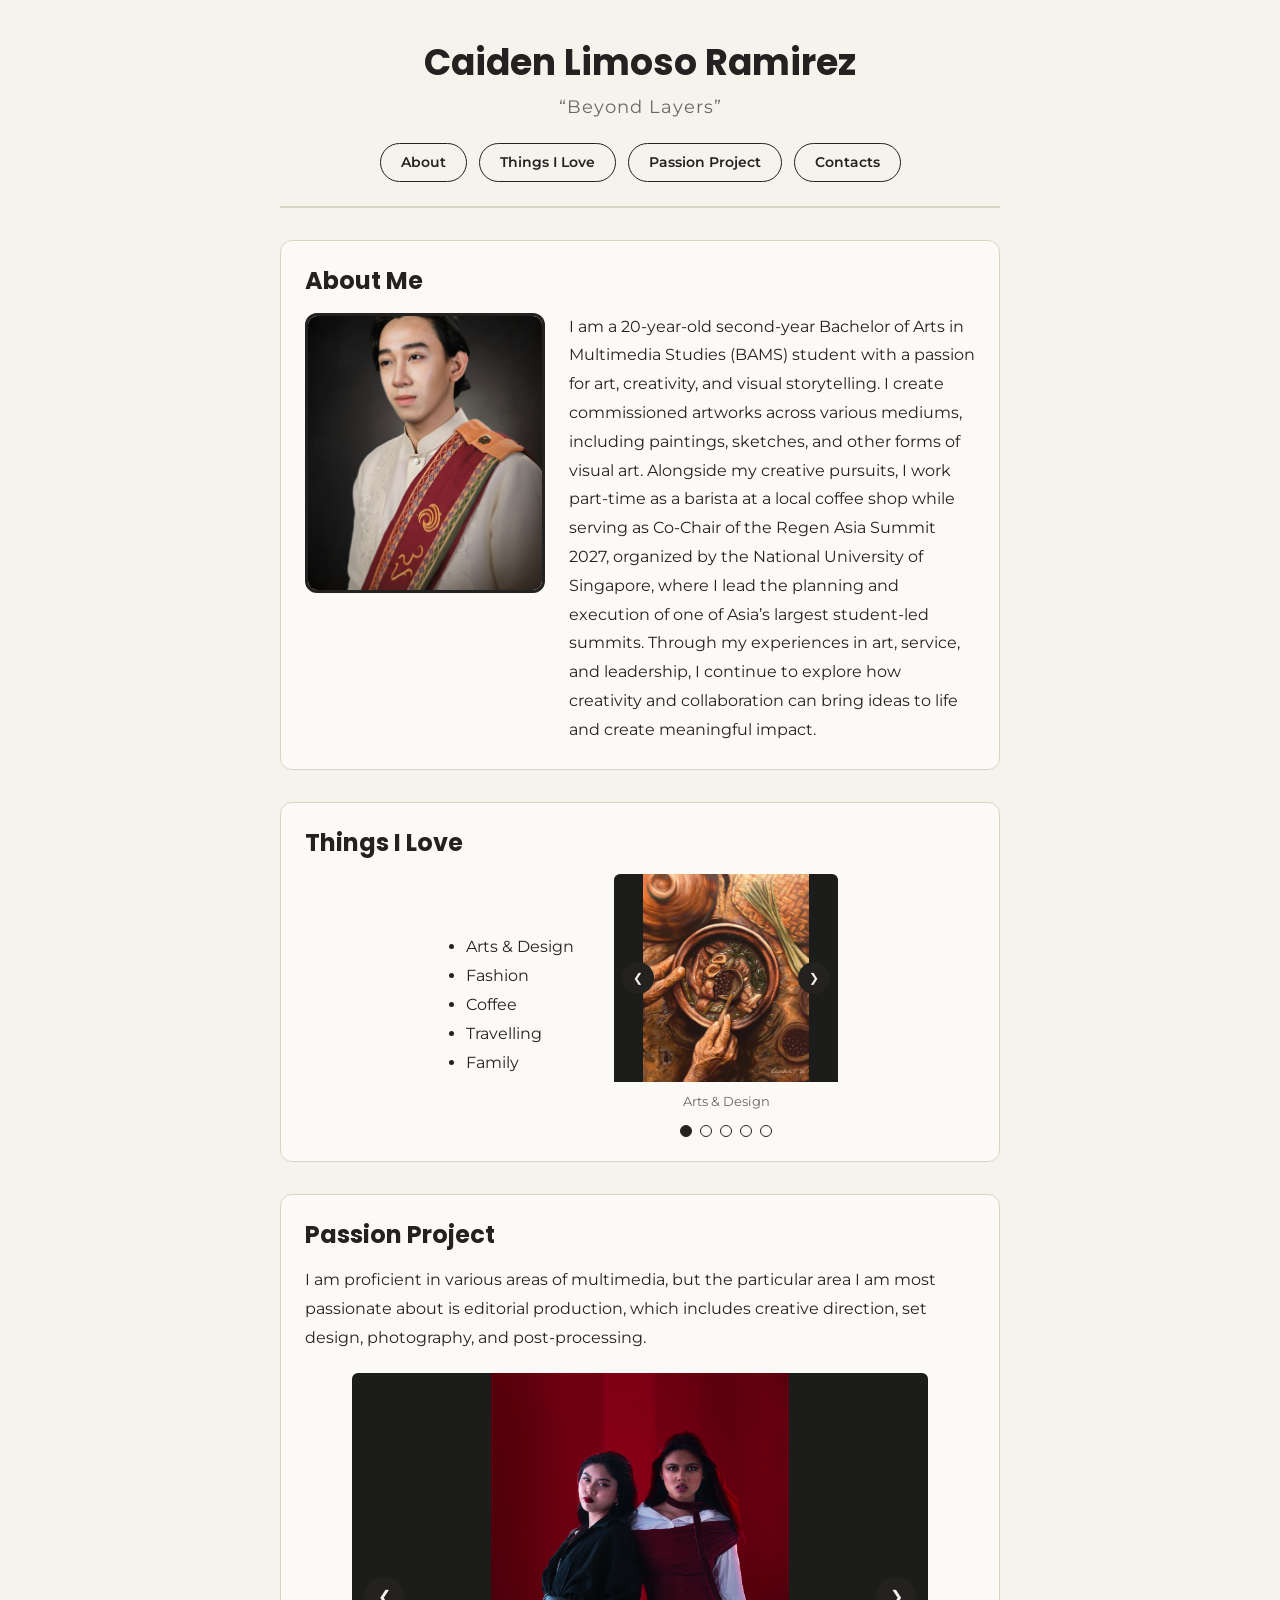
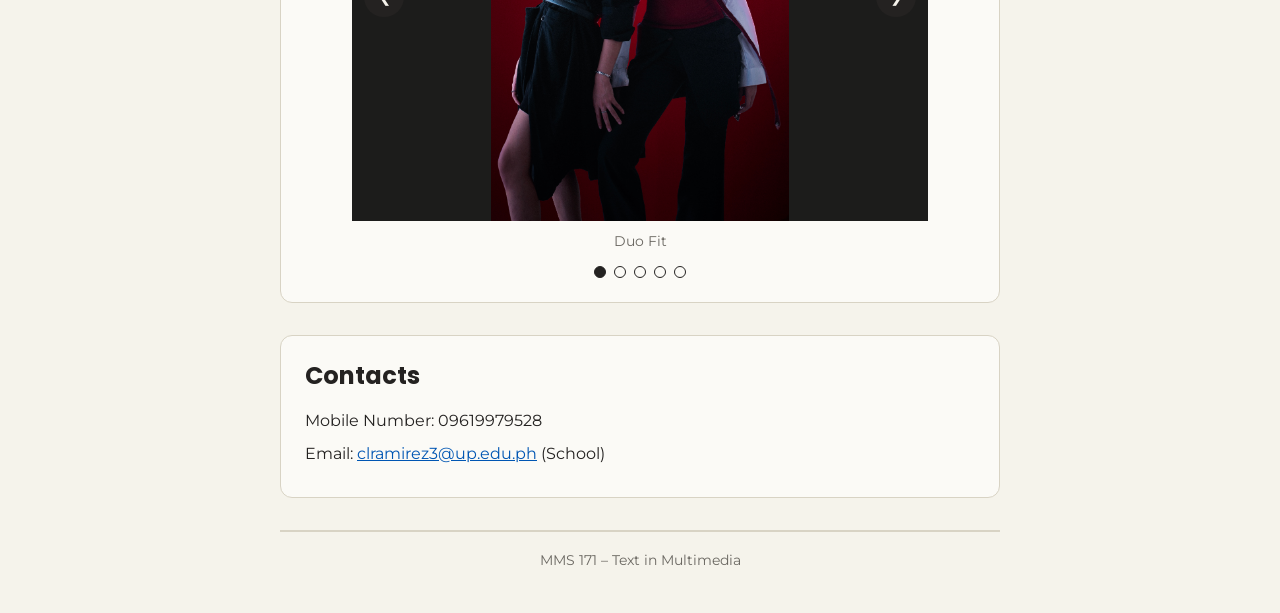
==== commit b9289e76: "Update Index.html" ====
--- a/Index.html
+++ b/Index.html
@@ -9,7 +9,6 @@
   <link rel="preconnect" href="https://fonts.gstatic.com" crossorigin>
   <link href="https://fonts.googleapis.com/css2?family=Montserrat:wght@400;600&family=Poppins:wght@700&display=swap" rel="stylesheet">
 
-  <!-- External stylesheet (replaces the old <style> block) -->
   <link rel="stylesheet" href="style.css">
 </head>
 <body>
@@ -29,7 +28,7 @@
     <section class="about" id="about">
       <h2>About Me</h2>
       <div class="about-photo">
-        <!-- Replace profile.jpg with your own photo (same folder as this file) -->
+    
         <img src="Images/profile.jpg" alt="Portrait of Caiden Limoso Ramirez" width="240" height="280">
         <div class="about-text">
           <p>
@@ -150,7 +149,6 @@
   </footer>
 
   <script>
-    // Sets up every .carousel on the page, so each one works on its own
     document.querySelectorAll('.carousel').forEach(function (carousel) {
       var track = carousel.querySelector('.carousel-track');
       var dots = carousel.querySelectorAll('.carousel-dot');
@@ -158,7 +156,7 @@
       var index = 0;
 
       function showSlide(i) {
-        index = (i + count) % count;                       // loops at both ends
+        index = (i + count) % count;                     
         track.style.transform = 'translateX(-' + index * 100 + '%)';
         dots.forEach(function (dot, n) {
           dot.classList.toggle('active', n === index);
@@ -172,7 +170,6 @@
         dot.addEventListener('click', function () { showSlide(n); });
       });
 
-      // Left/right arrow keys work while focus is inside this carousel
       carousel.addEventListener('keydown', function (e) {
         if (e.key === 'ArrowLeft') showSlide(index - 1);
         if (e.key === 'ArrowRight') showSlide(index + 1);
